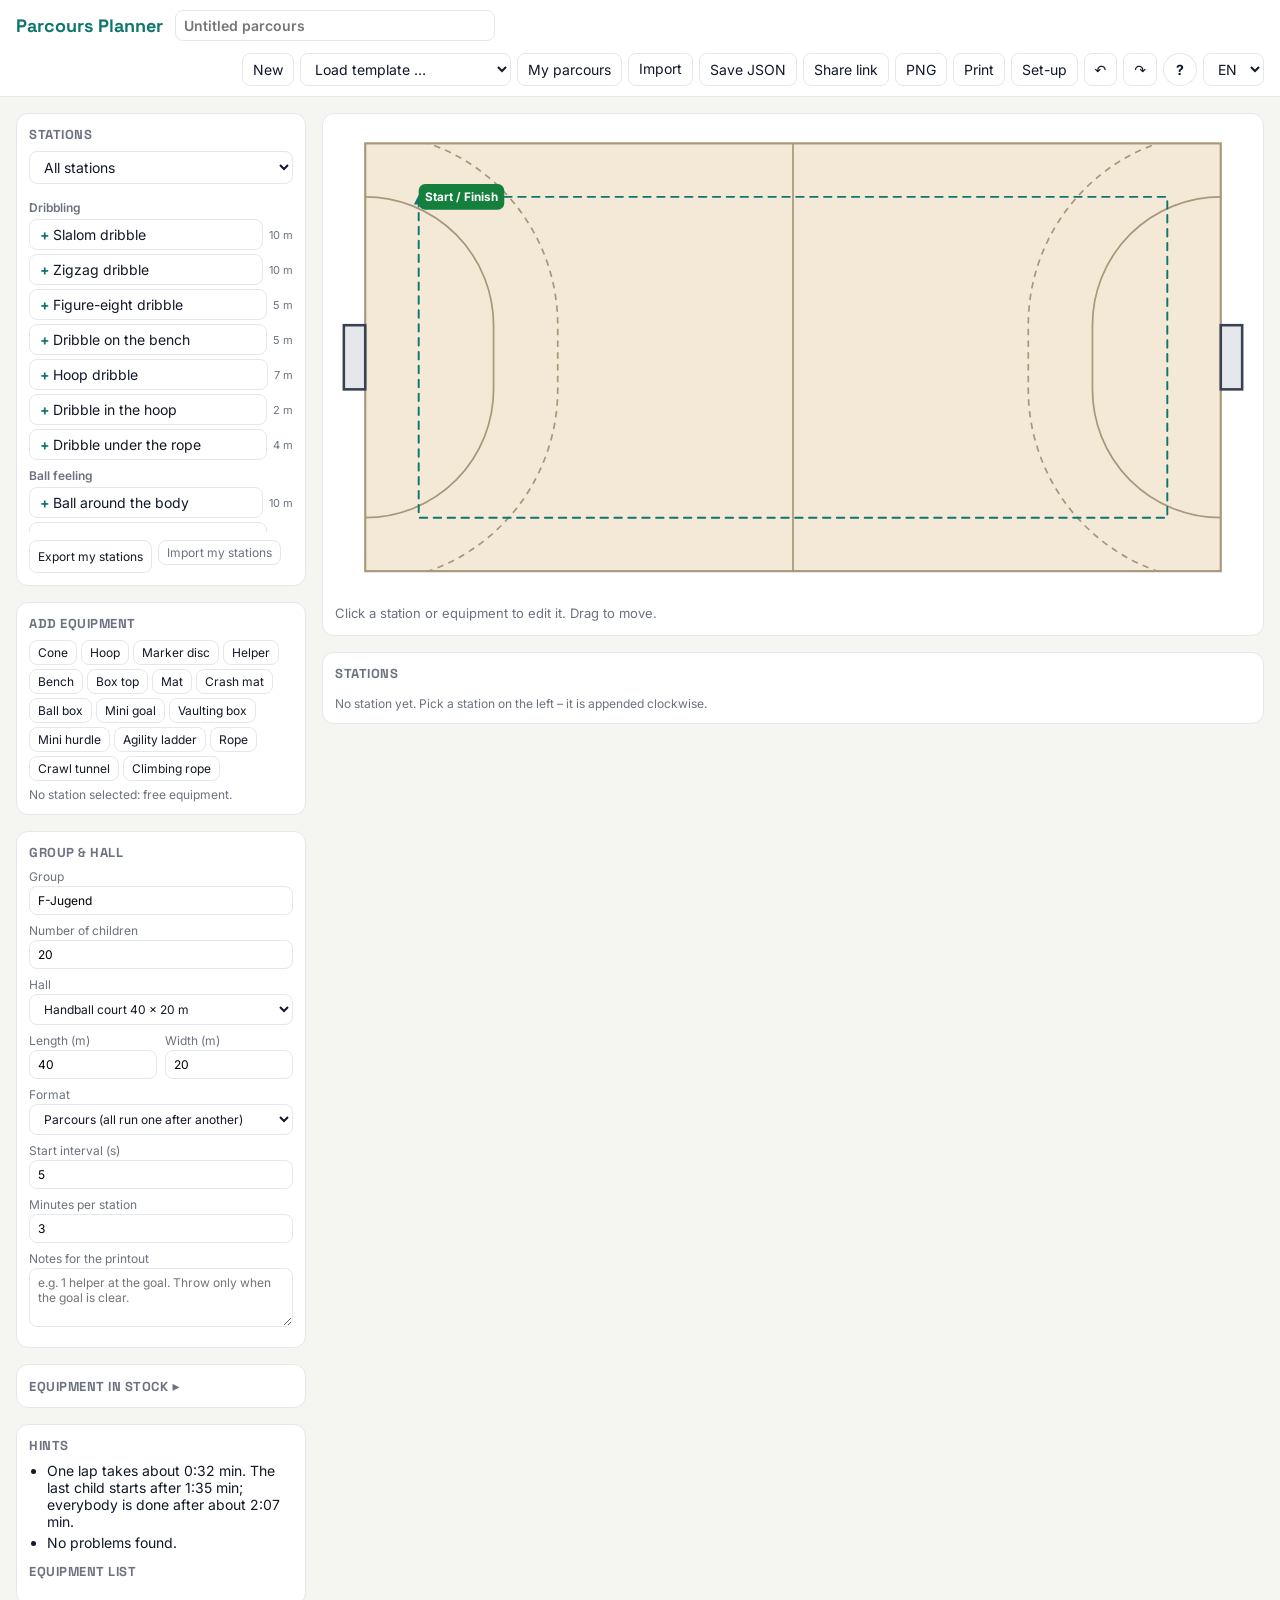
==== index.html @ 83d6f08b "Editor v2: hall sizes, sharing, checks, circuit mode and more Planning - hall size: handball court, " ====
<!doctype html>
<html lang="de">
<head>
<meta charset="utf-8">
<meta name="viewport" content="width=device-width, initial-scale=1">
<title>Parcours-Planer</title>
<link rel="preconnect" href="https://fonts.googleapis.com">
<link rel="preconnect" href="https://fonts.gstatic.com" crossorigin>
<link rel="stylesheet" href="https://fonts.googleapis.com/css2?family=Inter:wght@400;600;700&family=Space+Grotesk:wght@600;700&display=swap">
<link rel="stylesheet" href="style.css">
<link rel="icon" href="data:,">
</head>
<body>
<header class="bar">
  <h1 data-i18n="app.title">Parcours-Planer</h1>
  <input id="title" class="title-input" data-i18n-ph="untitled" aria-label="Titel">
  <nav class="tools">
    <button id="btn-new" data-i18n="tb.new"></button>
    <select id="tpl" aria-label="Vorlage"></select>
    <button id="btn-saved" data-i18n="tb.saved"></button>
    <label class="btn"><span data-i18n="tb.import"></span><input id="file" type="file" accept=".json,application/json" hidden></label>
    <button id="btn-export" data-i18n="tb.export"></button>
    <button id="btn-share" data-i18n="tb.share"></button>
    <button id="btn-png" data-i18n="tb.png"></button>
    <button id="btn-print" data-i18n="tb.print"></button>
    <button id="btn-setup" data-i18n="tb.setup"></button>
    <button id="btn-timer" data-i18n="tb.timer" hidden></button>
    <button id="btn-undo" data-i18n-title="tb.undo">↶</button>
    <button id="btn-redo" data-i18n-title="tb.redo">↷</button>
    <button id="btn-help" class="help-btn" data-i18n-title="tb.help">?</button>
    <select id="lang" aria-label="Sprache / Language"><option value="de">DE</option><option value="en">EN</option></select>
  </nav>
</header>

<main class="layout">
  <aside class="side">
    <section class="card">
      <h2 data-i18n="side.catalog"></h2>
      <select id="filter" aria-label="Filter"></select>
      <div id="catalog"></div>
      <div class="row-btns">
        <button id="btn-custom-export" data-i18n="custom.export"></button>
        <label class="btn"><span data-i18n="custom.import"></span><input id="custom-file" type="file" accept=".json,application/json" hidden></label>
      </div>
    </section>
    <section class="card">
      <h2 data-i18n="side.palette"></h2>
      <div id="palette" class="palette"></div>
      <p id="palette-hint" class="muted"></p>
    </section>
    <section class="card">
      <h2 data-i18n="side.settings"></h2>
      <label><span data-i18n="f.group"></span><input id="group"></label>
      <label><span data-i18n="f.children"></span><input id="children" type="number" min="1" max="99"></label>
      <label><span data-i18n="f.hall"></span><select id="hall"></select></label>
      <div id="hall-custom" class="two" hidden>
        <label><span data-i18n="f.hallW"></span><input id="hall-w" type="number" min="12" max="60" step="0.5"></label>
        <label><span data-i18n="f.hallH"></span><input id="hall-h" type="number" min="10" max="40" step="0.5"></label>
      </div>
      <label><span data-i18n="f.mode"></span><select id="mode"></select></label>
      <label id="row-interval"><span data-i18n="f.interval"></span><input id="interval" type="number" min="1" max="60"></label>
      <label id="row-rotation" hidden><span data-i18n="f.rotation"></span><input id="rotation" type="number" min="1" max="20"></label>
      <label><span data-i18n="f.notes"></span><textarea id="notes" rows="3" data-i18n-ph="f.notesPh"></textarea></label>
    </section>
    <details class="card">
      <summary><h2 data-i18n="side.stock"></h2></summary>
      <p class="muted" data-i18n="stock.hint"></p>
      <div id="stock" class="stock"></div>
    </details>
    <section class="card">
      <h2 data-i18n="side.hints"></h2>
      <ul id="hints" class="hints"></ul>
      <h2 data-i18n="side.material"></h2>
      <ul id="material" class="material"></ul>
    </section>
  </aside>

  <div class="center">
    <div class="card court-card">
      <svg id="court" viewBox="-1.6 -1 43.2 22" role="img" aria-label="Spielfeld" font-family="Inter, system-ui, sans-serif"></svg>
      <div id="selbar" class="selbar"></div>
    </div>
    <section class="card">
      <h2 data-i18n="st.heading"></h2>
      <ol id="stations" class="stations"></ol>
    </section>
  </div>
</main>

<dialog id="help" class="help" aria-labelledby="help-title">
  <form method="dialog"><button class="help-close" data-i18n-title="help.close">✕</button></form>
  <h2 id="help-title" data-i18n="help.title"></h2>
  <dl>
    <dt data-i18n="help.build.h"></dt><dd data-i18n="help.build"></dd>
    <dt data-i18n="help.edit.h"></dt><dd data-i18n="help.edit"></dd>
    <dt data-i18n="help.material.h"></dt><dd data-i18n="help.material"></dd>
    <dt data-i18n="help.places.h"></dt><dd data-i18n="help.places"></dd>
    <dt data-i18n="help.checks.h"></dt><dd data-i18n="help.checks"></dd>
    <dt data-i18n="help.texts.h"></dt><dd data-i18n="help.texts"></dd>
    <dt data-i18n="help.circuit.h"></dt><dd data-i18n="help.circuit"></dd>
    <dt data-i18n="help.share.h"></dt><dd data-i18n="help.share"></dd>
  </dl>
  <h3 data-i18n="help.keys"></h3>
  <table>
    <tbody>
      <tr><td><kbd data-i18n="help.key.del"></kbd></td><td data-i18n="help.key.del.d"></td></tr>
      <tr><td><kbd data-i18n="help.key.r"></kbd></td><td data-i18n="help.key.r.d"></td></tr>
      <tr><td><kbd data-i18n="help.key.ctrl"></kbd></td><td data-i18n="help.key.ctrl.d"></td></tr>
      <tr><td><kbd data-i18n="help.key.arrows"></kbd></td><td data-i18n="help.key.arrows.d"></td></tr>
      <tr><td><kbd data-i18n="help.key.alt"></kbd></td><td data-i18n="help.key.alt.d"></td></tr>
      <tr><td><kbd data-i18n="help.key.dup"></kbd></td><td data-i18n="help.key.dup.d"></td></tr>
      <tr><td><kbd data-i18n="help.key.undo"></kbd></td><td data-i18n="help.key.undo.d"></td></tr>
      <tr><td><kbd data-i18n="help.key.esc"></kbd></td><td data-i18n="help.key.esc.d"></td></tr>
      <tr><td><kbd data-i18n="help.key.help"></kbd></td><td data-i18n="help.key.help.d"></td></tr>
    </tbody>
  </table>
</dialog>

<dialog id="saved" class="help" aria-labelledby="saved-title">
  <form method="dialog"><button class="help-close" data-i18n-title="help.close">✕</button></form>
  <h2 id="saved-title" data-i18n="saved.title"></h2>
  <button id="btn-save-current" class="primary" data-i18n="saved.save"></button>
  <ul id="saved-list" class="saved-list"></ul>
</dialog>

<dialog id="setup" class="help" aria-labelledby="setup-title">
  <form method="dialog"><button class="help-close" data-i18n-title="help.close">✕</button></form>
  <h2 id="setup-title" data-i18n="setup.title"></h2>
  <p class="muted" data-i18n="setup.hint"></p>
  <ul id="setup-list" class="setup-list"></ul>
</dialog>

<dialog id="timer" class="help timer" aria-labelledby="timer-title">
  <form method="dialog"><button class="help-close" data-i18n-title="help.close">✕</button></form>
  <h2 id="timer-title" data-i18n="timer.title"></h2>
  <p id="timer-round" class="timer-round"></p>
  <p id="timer-clock" class="timer-clock">0:00</p>
  <p id="timer-next" class="muted"></p>
  <div class="row-btns">
    <button id="timer-start" class="primary" data-i18n="timer.start"></button>
    <button id="timer-skip" data-i18n="timer.skip"></button>
    <button id="timer-reset" data-i18n="timer.reset"></button>
  </div>
</dialog>

<div id="toast" class="toast" role="status" aria-live="polite"></div>
<div id="print-area"></div>
<script type="module" src="app.js"></script>
</body>
</html>
---- style.css ----
:root {
  --bg: #f5f5f2; --card: #fff; --ink: #111827; --muted: #6b7280; --line: #e5e7eb;
  --accent: #0f766e; --accent-soft: #d5ebe4; --warn: #c2410c; --warn-soft: #fff1e8;
  font-family: Inter, system-ui, sans-serif; color: var(--ink); background: var(--bg);
}
* { box-sizing: border-box; }
body { margin: 0; background: var(--bg); font-size: 14px; }
h1, h2 { font-family: 'Space Grotesk', Inter, sans-serif; margin: 0; }
h1 { font-size: 18px; color: var(--accent); white-space: nowrap; }
h2 { font-size: 13px; text-transform: uppercase; letter-spacing: .04em; color: var(--muted); margin-bottom: 8px; }
button, .btn, select, input, textarea { font: inherit; }
button, .btn, select {
  border: 1px solid var(--line); background: #fff; border-radius: 8px; padding: 6px 10px; cursor: pointer; color: var(--ink);
}
button:hover, .btn:hover { border-color: var(--accent); }
button:focus-visible, select:focus-visible, input:focus-visible, textarea:focus-visible, .btn:focus-within { outline: 2px solid var(--accent); outline-offset: 1px; }
input, textarea { border: 1px solid var(--line); border-radius: 8px; padding: 6px 8px; width: 100%; background: #fff; }
.muted { color: var(--muted); font-size: 12px; margin: 6px 0 0; }

.bar { display: flex; gap: 12px; align-items: center; padding: 10px 16px; background: #fff; border-bottom: 1px solid var(--line); flex-wrap: wrap; }
.title-input { max-width: 320px; font-weight: 600; }
.tools { display: flex; gap: 6px; flex-wrap: wrap; margin-left: auto; }

.layout { display: grid; grid-template-columns: 290px 1fr; gap: 16px; padding: 16px; align-items: start; }
.side, .center { display: grid; gap: 16px; min-width: 0; }
.card { background: var(--card); border: 1px solid var(--line); border-radius: 12px; padding: 12px; }
.side label { display: grid; gap: 2px; margin-bottom: 8px; font-size: 12px; color: var(--muted); }

#filter { width: 100%; }
#catalog { max-height: 340px; overflow: auto; margin-top: 8px; }
.cat-group { font-size: 12px; font-weight: 600; color: var(--muted); margin: 8px 0 4px; }
.cat-item { display: flex; align-items: center; gap: 6px; width: 100%; text-align: left; margin-bottom: 4px; }
.cat-item .add { flex: 1; text-align: left; }
.cat-item .add::before { content: '+ '; color: var(--accent); font-weight: 700; }
.cat-item .meta { color: var(--muted); font-size: 11px; }

.palette { display: flex; flex-wrap: wrap; gap: 4px; }
.palette button { font-size: 12px; padding: 4px 8px; }

.hints, .material { margin: 0 0 12px; padding-left: 18px; }
.hints li { margin-bottom: 4px; }
.hints li.warn { color: var(--warn); }

.court-card { padding: 8px; }
#court { width: 100%; height: auto; display: block; touch-action: none; user-select: none; }
.selbar { display: flex; gap: 8px; align-items: center; flex-wrap: wrap; min-height: 34px; padding: 6px 4px 0; font-size: 13px; color: var(--muted); }

.stations { list-style: none; margin: 0; padding: 0; display: grid; gap: 8px; }
.st { display: grid; grid-template-columns: 32px 1fr; gap: 10px; padding: 10px; border: 1px solid var(--line); border-radius: 10px; }
.st.sel { border-color: var(--accent); background: #f6fbfa; }
.st.bad { border-color: var(--warn); background: var(--warn-soft); }
.badge { width: 28px; height: 28px; border-radius: 50%; background: var(--ink); color: #fff; display: grid; place-items: center; font-weight: 700; }
.st.sel .badge { background: var(--accent); }
.st-head { display: flex; gap: 6px; align-items: center; }
.st-head input { font-weight: 600; }
.st-head button { padding: 4px 8px; }
.st textarea { margin-top: 6px; min-height: 44px; resize: vertical; }
.st-meta { display: flex; gap: 16px; align-items: center; flex-wrap: wrap; margin-top: 6px; font-size: 12px; color: var(--muted); }
.st-meta label { display: flex; gap: 6px; align-items: center; }
.st-meta input[type=range] { width: 140px; padding: 0; }
.st-meta input[type=number] { width: 60px; }
.flag { font-size: 11px; border-radius: 99px; padding: 2px 8px; background: var(--accent-soft); color: var(--accent); white-space: nowrap; }
.flag.warn { background: var(--warn); color: #fff; }

#print-area { display: none; }

.help-btn { font-weight: 700; width: 34px; border-radius: 50%; padding: 6px 0; }
.help { max-width: 640px; width: calc(100% - 32px); border: 1px solid var(--line); border-radius: 14px; padding: 20px 24px; color: var(--ink); background: var(--card); }
.help::backdrop { background: rgba(17, 24, 39, 0.45); }
.help h2 { font-size: 20px; text-transform: none; letter-spacing: 0; color: var(--accent); margin: 0 32px 12px 0; }
.help h3 { font-family: 'Space Grotesk', Inter, sans-serif; font-size: 15px; margin: 16px 0 6px; }
.help dl { margin: 0; display: grid; grid-template-columns: max-content 1fr; gap: 6px 14px; }
.help dt { font-weight: 700; }
.help dd { margin: 0; line-height: 1.45; }
.help table { border-collapse: collapse; width: 100%; }
.help td { padding: 5px 8px 5px 0; border-top: 1px solid var(--line); vertical-align: top; }
.help td:first-child { white-space: nowrap; width: 1%; }
.help kbd { font: 600 12px Inter, system-ui, sans-serif; background: var(--bg); border: 1px solid var(--line); border-bottom-width: 2px; border-radius: 6px; padding: 2px 6px; }
.help form { position: absolute; top: 14px; right: 14px; margin: 0; }
.help-close { border: 0; font-size: 16px; padding: 4px 8px; }
@media (max-width: 560px) { .help dl { grid-template-columns: 1fr; } .help dd { margin-bottom: 6px; } }
@media (max-width: 900px) { .layout { grid-template-columns: 1fr; } .center { order: -1; } }
@page { size: A4 portrait; margin: 0; }
@media print {
  body { background: #fff; }
  .bar, .layout { display: none; }
  #print-area { display: block; }
  #print-area svg { width: 210mm; height: 297mm; display: block; }
}

/* --- v2 additions */
.row-btns { display: flex; gap: 6px; flex-wrap: wrap; margin-top: 8px; }
.row-btns button, .row-btns .btn { font-size: 12px; padding: 4px 8px; }
button.primary { background: var(--accent); border-color: var(--accent); color: #fff; }
.two { display: grid; grid-template-columns: 1fr 1fr; gap: 8px; }
.side textarea { resize: vertical; }
details.card > summary { cursor: pointer; list-style: none; }
details.card > summary::-webkit-details-marker { display: none; }
details.card > summary h2 { display: inline; }
details.card > summary::after { content: ' ▸'; color: var(--muted); }
details.card[open] > summary::after { content: ' ▾'; }
.stock { display: grid; grid-template-columns: 1fr 1fr; gap: 4px 10px; margin-top: 8px; }
.stock label { display: flex; align-items: center; justify-content: space-between; gap: 6px; margin: 0; font-size: 12px; color: var(--ink); }
.stock input { width: 56px; padding: 3px 6px; }
.material li.warn { color: var(--warn); font-weight: 600; }
.selbar .size { display: inline-flex; gap: 4px; align-items: center; color: var(--ink); }
.selbar .size input { width: 62px; padding: 3px 6px; }
.badge[draggable="true"] { cursor: grab; }
.st.drop { outline: 2px dashed var(--accent); outline-offset: 2px; }
.toast { position: fixed; left: 50%; bottom: 24px; transform: translate(-50%, 20px); background: var(--ink); color: #fff;
  padding: 10px 16px; border-radius: 10px; opacity: 0; pointer-events: none; transition: opacity .2s, transform .2s; z-index: 10; max-width: calc(100% - 32px); }
.toast.show { opacity: 1; transform: translate(-50%, 0); }
.saved-list, .setup-list { list-style: none; padding: 0; margin: 12px 0 0; display: grid; gap: 8px; }
.saved-list li { display: flex; gap: 8px; align-items: center; border: 1px solid var(--line); border-radius: 10px; padding: 8px 10px; }
.saved-list li > div { flex: 1; display: grid; }
.setup-list label { display: flex; gap: 10px; align-items: flex-start; border: 1px solid var(--line); border-radius: 10px; padding: 10px; cursor: pointer; }
.setup-list input { width: 22px; height: 22px; margin: 2px 0 0; flex: none; }
.setup-list label > span:last-child { display: grid; gap: 2px; }
.setup-list input:checked ~ span { opacity: .45; text-decoration: line-through; }
.timer { text-align: center; }
.timer-round { font-weight: 600; margin: 8px 0 0; }
.timer-clock { font: 700 72px/1.1 'Space Grotesk', Inter, sans-serif; margin: 8px 0; color: var(--accent); font-variant-numeric: tabular-nums; }
.timer .row-btns { justify-content: center; }
.timer .row-btns button { font-size: 15px; padding: 8px 16px; }
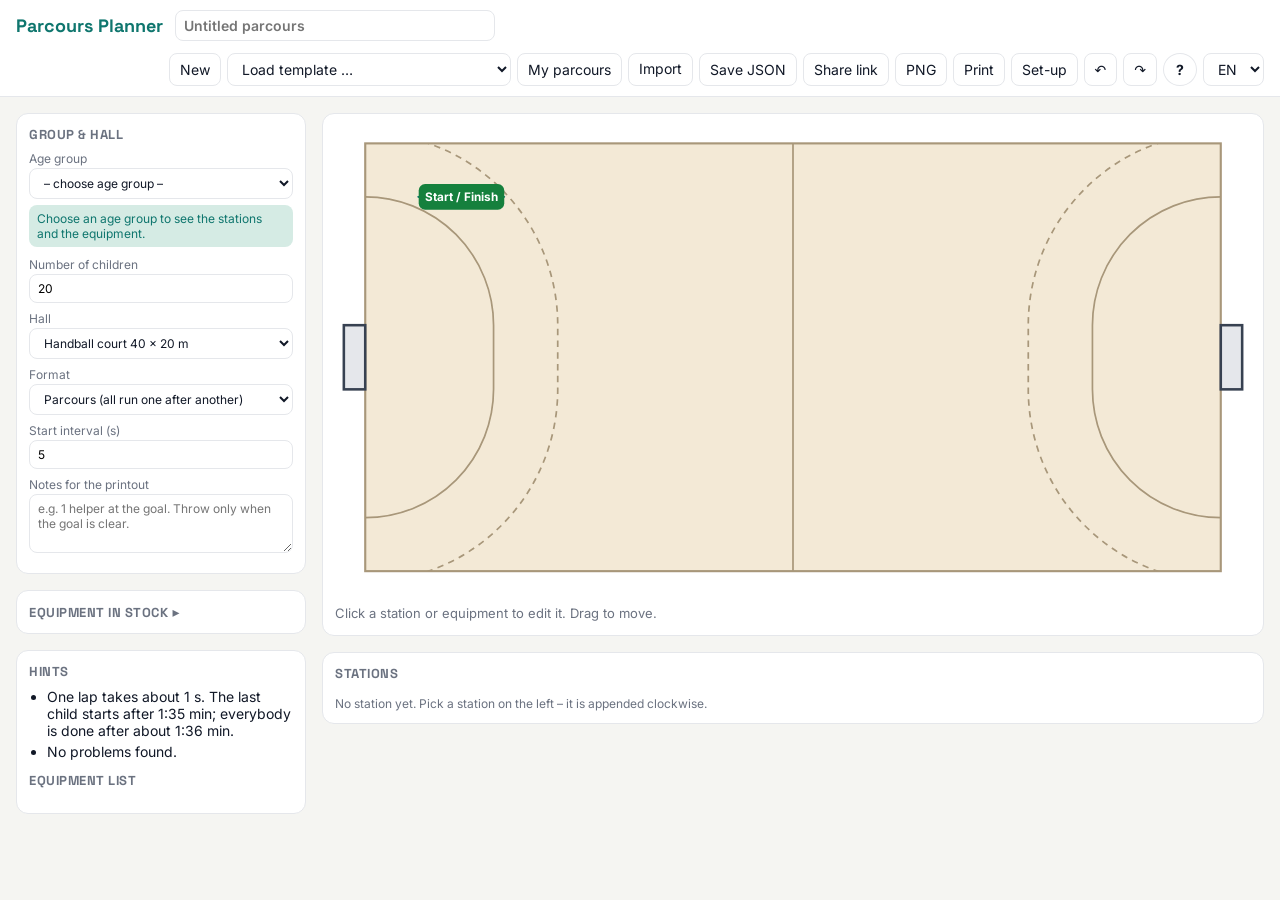
==== commit 6857611b: "Age groups from Super-Minis to A-Jugend: dropdown, 16 new stations, age-filtered catalog and templat" ====
--- a/index.html
+++ b/index.html
@@ -34,7 +34,7 @@
 
 <main class="layout">
   <aside class="side">
-    <section class="card">
+    <section class="card" id="card-catalog">
       <h2 data-i18n="side.catalog"></h2>
       <select id="filter" aria-label="Filter"></select>
       <div id="catalog"></div>
@@ -43,14 +43,15 @@
         <label class="btn"><span data-i18n="custom.import"></span><input id="custom-file" type="file" accept=".json,application/json" hidden></label>
       </div>
     </section>
-    <section class="card">
+    <section class="card" id="card-palette">
       <h2 data-i18n="side.palette"></h2>
       <div id="palette" class="palette"></div>
       <p id="palette-hint" class="muted"></p>
     </section>
     <section class="card">
       <h2 data-i18n="side.settings"></h2>
-      <label><span data-i18n="f.group"></span><input id="group"></label>
+      <label><span data-i18n="f.group"></span><select id="group"></select></label>
+      <p id="group-hint" class="hint-pick" data-i18n="f.groupHint"></p>
       <label><span data-i18n="f.children"></span><input id="children" type="number" min="1" max="99"></label>
       <label><span data-i18n="f.hall"></span><select id="hall"></select></label>
       <div id="hall-custom" class="two" hidden>
--- a/style.css
+++ b/style.css
@@ -1,3 +1,4 @@
+[hidden] { display: none !important; } /* author display rules (e.g. .side label) must not override the hidden attribute */
 :root {
   --bg: #f5f5f2; --card: #fff; --ink: #111827; --muted: #6b7280; --line: #e5e7eb;
   --accent: #0f766e; --accent-soft: #d5ebe4; --warn: #c2410c; --warn-soft: #fff1e8;
@@ -16,6 +17,7 @@
 button:focus-visible, select:focus-visible, input:focus-visible, textarea:focus-visible, .btn:focus-within { outline: 2px solid var(--accent); outline-offset: 1px; }
 input, textarea { border: 1px solid var(--line); border-radius: 8px; padding: 6px 8px; width: 100%; background: #fff; }
 .muted { color: var(--muted); font-size: 12px; margin: 6px 0 0; }
+.hint-pick { margin: -2px 0 10px; padding: 6px 8px; border-radius: 8px; background: var(--accent-soft); color: var(--accent); font-size: 12px; }
 
 .bar { display: flex; gap: 12px; align-items: center; padding: 10px 16px; background: #fff; border-bottom: 1px solid var(--line); flex-wrap: wrap; }
 .title-input { max-width: 320px; font-weight: 600; }
@@ -122,3 +124,10 @@
 .timer-clock { font: 700 72px/1.1 'Space Grotesk', Inter, sans-serif; margin: 8px 0; color: var(--accent); font-variant-numeric: tabular-nums; }
 .timer .row-btns { justify-content: center; }
 .timer .row-btns button { font-size: 15px; padding: 8px 16px; }
+
+.task-row { display: flex; gap: 8px; align-items: stretch; margin-top: 6px; }
+.task-row textarea { margin-top: 0; flex: 1; }
+.levels { display: flex; flex-direction: column; gap: 3px; }
+.levels button { font-size: 11px; padding: 2px 8px; border-radius: 6px; }
+.levels button[aria-pressed="true"] { background: var(--accent); border-color: var(--accent); color: #fff; }
+@media (max-width: 560px) { .task-row { flex-direction: column; } .levels { flex-direction: row; } }
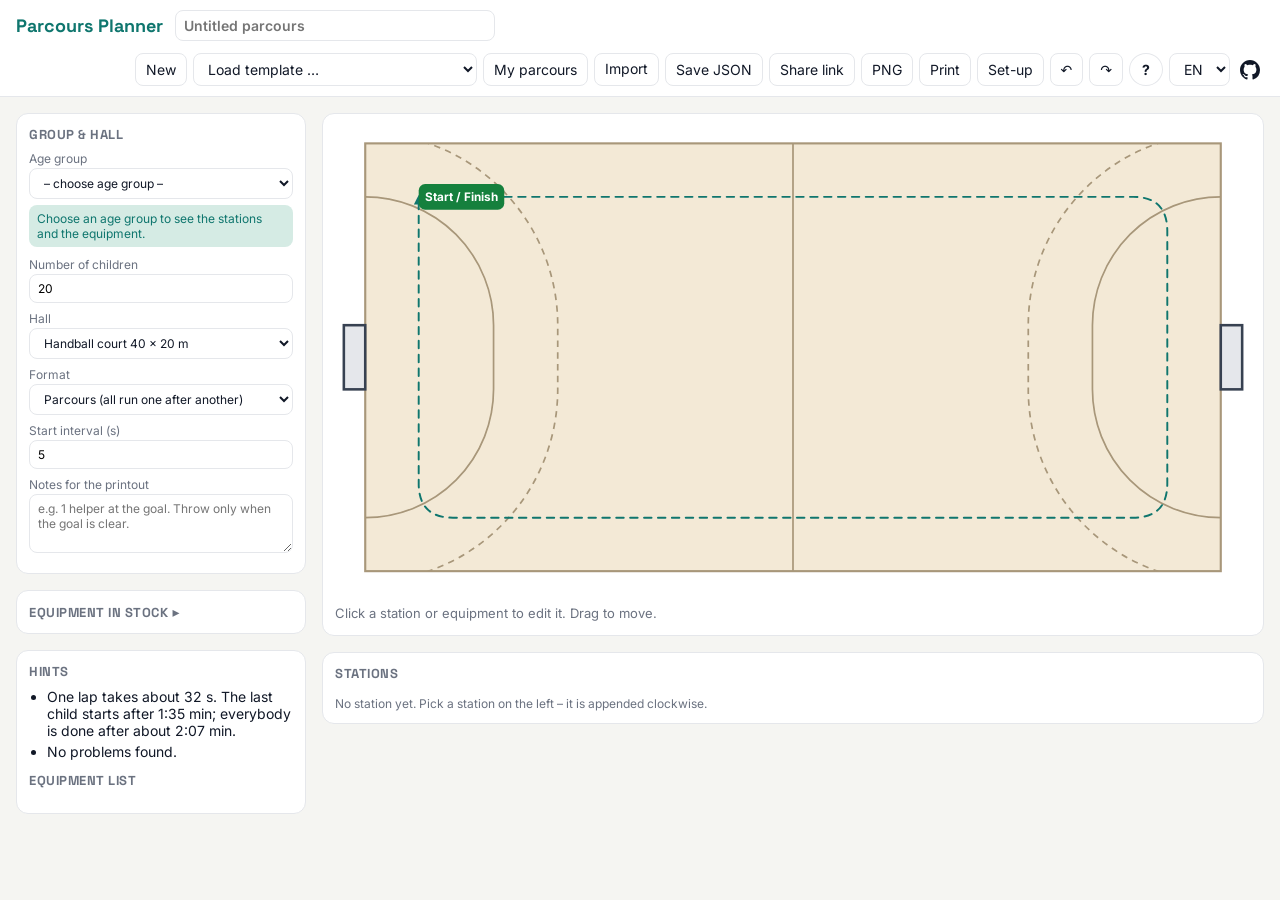
==== commit e61da4fe: "GitHub link in the top right corner Co-Authored-By: Claude Opus 5.5 <noreply@anthropic.com>" ====
--- a/index.html
+++ b/index.html
@@ -29,12 +29,20 @@
     <button id="btn-redo" data-i18n-title="tb.redo">↷</button>
     <button id="btn-help" class="help-btn" data-i18n-title="tb.help">?</button>
     <select id="lang" aria-label="Sprache / Language"><option value="de">DE</option><option value="en">EN</option></select>
+    <a class="gh" href="https://github.com/seeb83ai/parcours_planner" target="_blank" rel="noopener" title="GitHub" aria-label="GitHub"><svg viewBox="0 0 16 16" width="20" height="20" fill="currentColor" aria-hidden="true"><path d="M8 0C3.58 0 0 3.58 0 8c0 3.54 2.29 6.53 5.47 7.59.4.07.55-.17.55-.38 0-.19-.01-.82-.01-1.49-2.01.37-2.53-.49-2.69-.94-.09-.23-.48-.94-.82-1.13-.28-.15-.68-.52-.01-.53.63-.01 1.08.58 1.23.82.72 1.21 1.87.87 2.33.66.07-.52.28-.87.51-1.07-1.78-.2-3.64-.89-3.64-3.95 0-.87.31-1.59.82-2.15-.08-.2-.36-1.02.08-2.12 0 0 .67-.21 2.2.82.64-.18 1.32-.27 2-.27.68 0 1.36.09 2 .27 1.53-1.04 2.2-.82 2.2-.82.44 1.1.16 1.92.08 2.12.51.56.82 1.27.82 2.15 0 3.07-1.87 3.75-3.65 3.95.29.25.54.73.54 1.48 0 1.07-.01 1.93-.01 2.2 0 .21.15.46.55.38A8.013 8.013 0 0016 8c0-4.42-3.58-8-8-8z"/></svg></a>
   </nav>
 </header>
 
-<main class="layout">
+<main class="layout" id="layout" data-tab="add">
+  <!-- phone / small screen: tabs below the court switch between the card groups (data-pane) -->
+  <nav class="tabs" role="tablist" data-i18n-title="tab.label">
+    <button role="tab" data-tab="add" data-i18n="tab.add"></button>
+    <button role="tab" data-tab="list" data-i18n="tab.list"></button>
+    <button role="tab" data-tab="setup" data-i18n="tab.setup"></button>
+  </nav>
   <aside class="side">
-    <section class="card" id="card-catalog">
+    <p id="add-hint" class="card tab-only" data-pane="add"><span data-i18n="f.groupHint"></span> <button data-tab="setup" data-i18n="tab.setup"></button></p>
+    <section class="card" id="card-catalog" data-pane="add">
       <h2 data-i18n="side.catalog"></h2>
       <select id="filter" aria-label="Filter"></select>
       <div id="catalog"></div>
@@ -43,12 +51,12 @@
         <label class="btn"><span data-i18n="custom.import"></span><input id="custom-file" type="file" accept=".json,application/json" hidden></label>
       </div>
     </section>
-    <section class="card" id="card-palette">
+    <section class="card" id="card-palette" data-pane="add">
       <h2 data-i18n="side.palette"></h2>
       <div id="palette" class="palette"></div>
       <p id="palette-hint" class="muted"></p>
     </section>
-    <section class="card">
+    <section class="card" data-pane="setup">
       <h2 data-i18n="side.settings"></h2>
       <label><span data-i18n="f.group"></span><select id="group"></select></label>
       <p id="group-hint" class="hint-pick" data-i18n="f.groupHint"></p>
@@ -63,12 +71,12 @@
       <label id="row-rotation" hidden><span data-i18n="f.rotation"></span><input id="rotation" type="number" min="1" max="20"></label>
       <label><span data-i18n="f.notes"></span><textarea id="notes" rows="3" data-i18n-ph="f.notesPh"></textarea></label>
     </section>
-    <details class="card">
+    <details class="card" data-pane="setup">
       <summary><h2 data-i18n="side.stock"></h2></summary>
       <p class="muted" data-i18n="stock.hint"></p>
       <div id="stock" class="stock"></div>
     </details>
-    <section class="card">
+    <section class="card" data-pane="setup">
       <h2 data-i18n="side.hints"></h2>
       <ul id="hints" class="hints"></ul>
       <h2 data-i18n="side.material"></h2>
@@ -81,7 +89,7 @@
       <svg id="court" viewBox="-1.6 -1 43.2 22" role="img" aria-label="Spielfeld" font-family="Inter, system-ui, sans-serif"></svg>
       <div id="selbar" class="selbar"></div>
     </div>
-    <section class="card">
+    <section class="card" data-pane="list">
       <h2 data-i18n="st.heading"></h2>
       <ol id="stations" class="stations"></ol>
     </section>
--- a/style.css
+++ b/style.css
@@ -66,6 +66,8 @@
 
 #print-area { display: none; }
 
+.gh { display: grid; place-items: center; color: var(--ink); padding: 0 4px; }
+.gh:hover { color: var(--accent); }
 .help-btn { font-weight: 700; width: 34px; border-radius: 50%; padding: 6px 0; }
 .help { max-width: 640px; width: calc(100% - 32px); border: 1px solid var(--line); border-radius: 14px; padding: 20px 24px; color: var(--ink); background: var(--card); }
 .help::backdrop { background: rgba(17, 24, 39, 0.45); }
@@ -81,7 +83,19 @@
 .help form { position: absolute; top: 14px; right: 14px; margin: 0; }
 .help-close { border: 0; font-size: 16px; padding: 4px 8px; }
 @media (max-width: 560px) { .help dl { grid-template-columns: 1fr; } .help dd { margin-bottom: 6px; } }
-@media (max-width: 900px) { .layout { grid-template-columns: 1fr; } .center { order: -1; } }
+/* small screens: one column, court on top, tabs below it show one group of cards */
+.tabs, .tab-only { display: none; }
+@media (max-width: 900px) {
+  .layout { grid-template-columns: 1fr; padding: 8px; gap: 12px; }
+  .side, .center { display: contents; }
+  .court-card { order: -2; }
+  .tabs { display: flex; order: -1; gap: 4px; position: sticky; top: 0; z-index: 5; padding: 4px; background: var(--card); border: 1px solid var(--line); border-radius: 12px; }
+  .tabs button { flex: 1; border: 0; padding: 8px 4px; font-weight: 600; color: var(--muted); }
+  .tabs button[aria-selected="true"] { background: var(--accent-soft); color: var(--accent); }
+  .tab-only { display: block; }
+  .layout:not([data-tab="add"]) [data-pane="add"], .layout:not([data-tab="list"]) [data-pane="list"],
+  .layout:not([data-tab="setup"]) [data-pane="setup"] { display: none; }
+}
 @page { size: A4 portrait; margin: 0; }
 @media print {
   body { background: #fff; }
@@ -131,3 +145,4 @@
 .levels button { font-size: 11px; padding: 2px 8px; border-radius: 6px; }
 .levels button[aria-pressed="true"] { background: var(--accent); border-color: var(--accent); color: #fff; }
 @media (max-width: 560px) { .task-row { flex-direction: column; } .levels { flex-direction: row; } }
+#court.dragging, #court.dragging * { cursor: grabbing !important; }
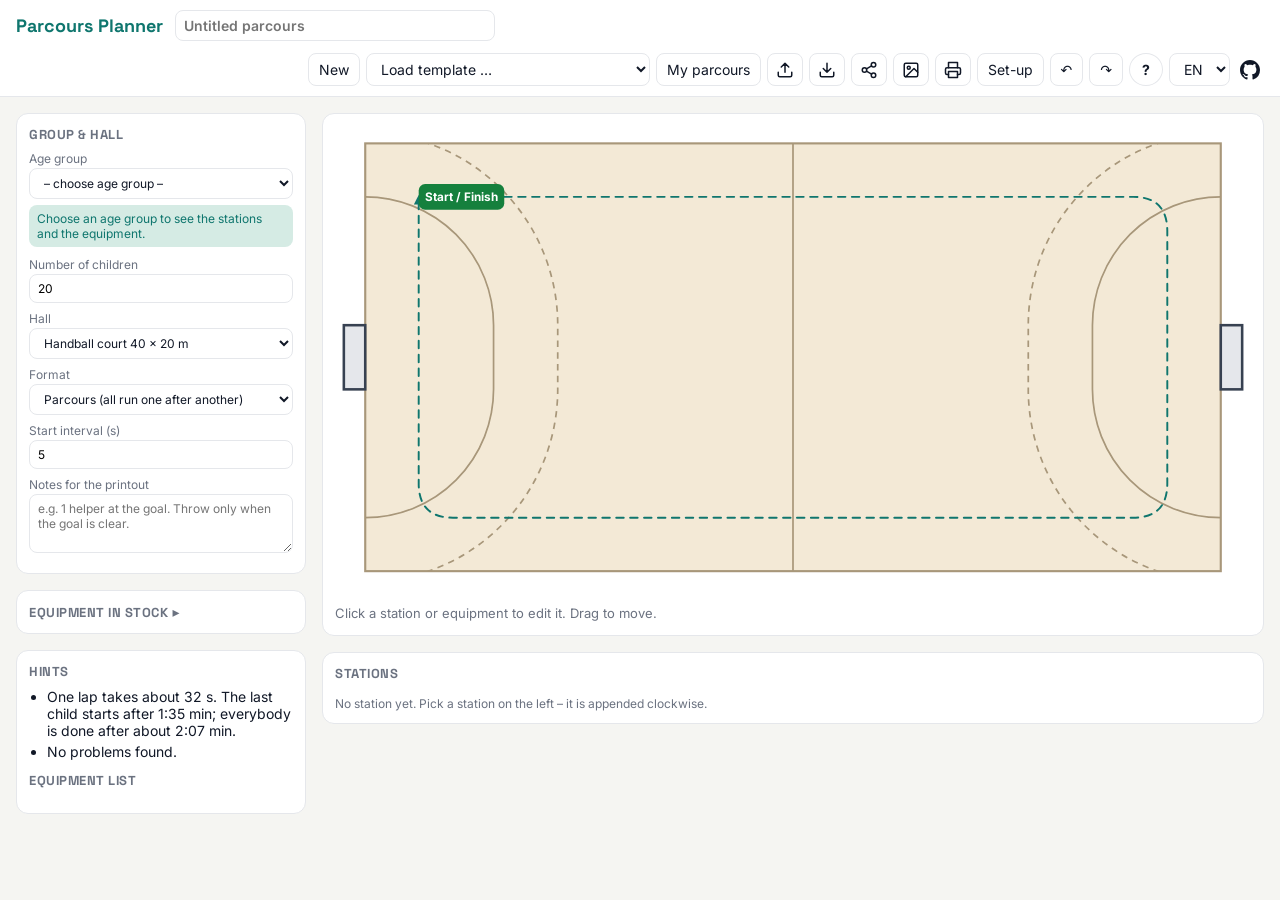
==== commit 60dc420e: "Icons for import, export, share link, PNG and print (names as tooltips) Co-Authored-By: Claude Opus " ====
--- a/index.html
+++ b/index.html
@@ -18,11 +18,11 @@
     <button id="btn-new" data-i18n="tb.new"></button>
     <select id="tpl" aria-label="Vorlage"></select>
     <button id="btn-saved" data-i18n="tb.saved"></button>
-    <label class="btn"><span data-i18n="tb.import"></span><input id="file" type="file" accept=".json,application/json" hidden></label>
-    <button id="btn-export" data-i18n="tb.export"></button>
-    <button id="btn-share" data-i18n="tb.share"></button>
-    <button id="btn-png" data-i18n="tb.png"></button>
-    <button id="btn-print" data-i18n="tb.print"></button>
+    <label class="btn icon" tabindex="0" data-i18n-title="tb.import"><svg viewBox="0 0 24 24" width="18" height="18" fill="none" stroke="currentColor" stroke-width="2" stroke-linecap="round" stroke-linejoin="round" aria-hidden="true"><path d="M21 15v4a2 2 0 0 1-2 2H5a2 2 0 0 1-2-2v-4"/><path d="M17 8l-5-5-5 5M12 3v12"/></svg><input id="file" type="file" accept=".json,application/json" hidden></label>
+    <button id="btn-export" class="icon" data-i18n-title="tb.export"><svg viewBox="0 0 24 24" width="18" height="18" fill="none" stroke="currentColor" stroke-width="2" stroke-linecap="round" stroke-linejoin="round" aria-hidden="true"><path d="M21 15v4a2 2 0 0 1-2 2H5a2 2 0 0 1-2-2v-4"/><path d="M7 10l5 5 5-5M12 15V3"/></svg></button>
+    <button id="btn-share" class="icon" data-i18n-title="tb.share"><svg viewBox="0 0 24 24" width="18" height="18" fill="none" stroke="currentColor" stroke-width="2" stroke-linecap="round" stroke-linejoin="round" aria-hidden="true"><circle cx="18" cy="5" r="3"/><circle cx="6" cy="12" r="3"/><circle cx="18" cy="19" r="3"/><path d="M8.6 13.5l6.8 4M15.4 6.5l-6.8 4"/></svg></button>
+    <button id="btn-png" class="icon" data-i18n-title="tb.png"><svg viewBox="0 0 24 24" width="18" height="18" fill="none" stroke="currentColor" stroke-width="2" stroke-linecap="round" stroke-linejoin="round" aria-hidden="true"><rect x="3" y="3" width="18" height="18" rx="2"/><circle cx="9" cy="9" r="2"/><path d="M21 15l-5-5L5 21"/></svg></button>
+    <button id="btn-print" class="icon" data-i18n-title="tb.print"><svg viewBox="0 0 24 24" width="18" height="18" fill="none" stroke="currentColor" stroke-width="2" stroke-linecap="round" stroke-linejoin="round" aria-hidden="true"><path d="M6 9V2h12v7"/><path d="M6 18H4a2 2 0 0 1-2-2v-5a2 2 0 0 1 2-2h16a2 2 0 0 1 2 2v5a2 2 0 0 1-2 2h-2"/><rect x="6" y="14" width="12" height="8"/></svg></button>
     <button id="btn-setup" data-i18n="tb.setup"></button>
     <button id="btn-timer" data-i18n="tb.timer" hidden></button>
     <button id="btn-undo" data-i18n-title="tb.undo">↶</button>
--- a/style.css
+++ b/style.css
@@ -68,6 +68,7 @@
 
 .gh { display: grid; place-items: center; color: var(--ink); padding: 0 4px; }
 .gh:hover { color: var(--accent); }
+button.icon, .btn.icon { display: inline-grid; place-items: center; padding: 6px 8px; }
 .help-btn { font-weight: 700; width: 34px; border-radius: 50%; padding: 6px 0; }
 .help { max-width: 640px; width: calc(100% - 32px); border: 1px solid var(--line); border-radius: 14px; padding: 20px 24px; color: var(--ink); background: var(--card); }
 .help::backdrop { background: rgba(17, 24, 39, 0.45); }
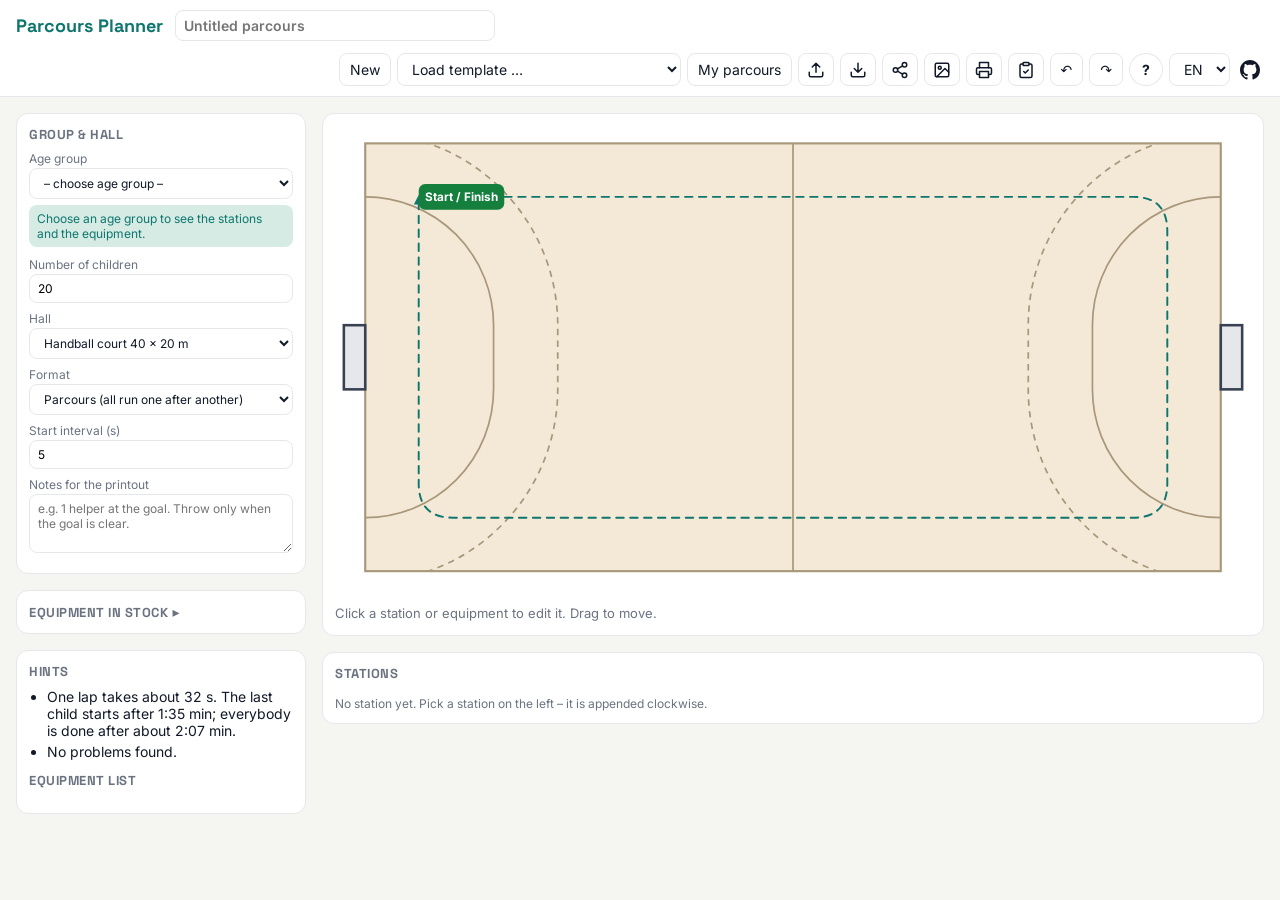
==== commit a09fe79e: "Clipboard icon for the set-up checklist Co-Authored-By: Claude Opus 5.5 <noreply@anthropic.com>" ====
--- a/index.html
+++ b/index.html
@@ -23,7 +23,7 @@
     <button id="btn-share" class="icon" data-i18n-title="tb.share"><svg viewBox="0 0 24 24" width="18" height="18" fill="none" stroke="currentColor" stroke-width="2" stroke-linecap="round" stroke-linejoin="round" aria-hidden="true"><circle cx="18" cy="5" r="3"/><circle cx="6" cy="12" r="3"/><circle cx="18" cy="19" r="3"/><path d="M8.6 13.5l6.8 4M15.4 6.5l-6.8 4"/></svg></button>
     <button id="btn-png" class="icon" data-i18n-title="tb.png"><svg viewBox="0 0 24 24" width="18" height="18" fill="none" stroke="currentColor" stroke-width="2" stroke-linecap="round" stroke-linejoin="round" aria-hidden="true"><rect x="3" y="3" width="18" height="18" rx="2"/><circle cx="9" cy="9" r="2"/><path d="M21 15l-5-5L5 21"/></svg></button>
     <button id="btn-print" class="icon" data-i18n-title="tb.print"><svg viewBox="0 0 24 24" width="18" height="18" fill="none" stroke="currentColor" stroke-width="2" stroke-linecap="round" stroke-linejoin="round" aria-hidden="true"><path d="M6 9V2h12v7"/><path d="M6 18H4a2 2 0 0 1-2-2v-5a2 2 0 0 1 2-2h16a2 2 0 0 1 2 2v5a2 2 0 0 1-2 2h-2"/><rect x="6" y="14" width="12" height="8"/></svg></button>
-    <button id="btn-setup" data-i18n="tb.setup"></button>
+    <button id="btn-setup" class="icon" data-i18n-title="tb.setup"><svg viewBox="0 0 24 24" width="18" height="18" fill="none" stroke="currentColor" stroke-width="2" stroke-linecap="round" stroke-linejoin="round" aria-hidden="true"><rect x="8" y="2" width="8" height="4" rx="1"/><path d="M16 4h2a2 2 0 0 1 2 2v14a2 2 0 0 1-2 2H6a2 2 0 0 1-2-2V6a2 2 0 0 1 2-2h2"/><path d="M9 14l2 2 4-4"/></svg></button>
     <button id="btn-timer" data-i18n="tb.timer" hidden></button>
     <button id="btn-undo" data-i18n-title="tb.undo">↶</button>
     <button id="btn-redo" data-i18n-title="tb.redo">↷</button>
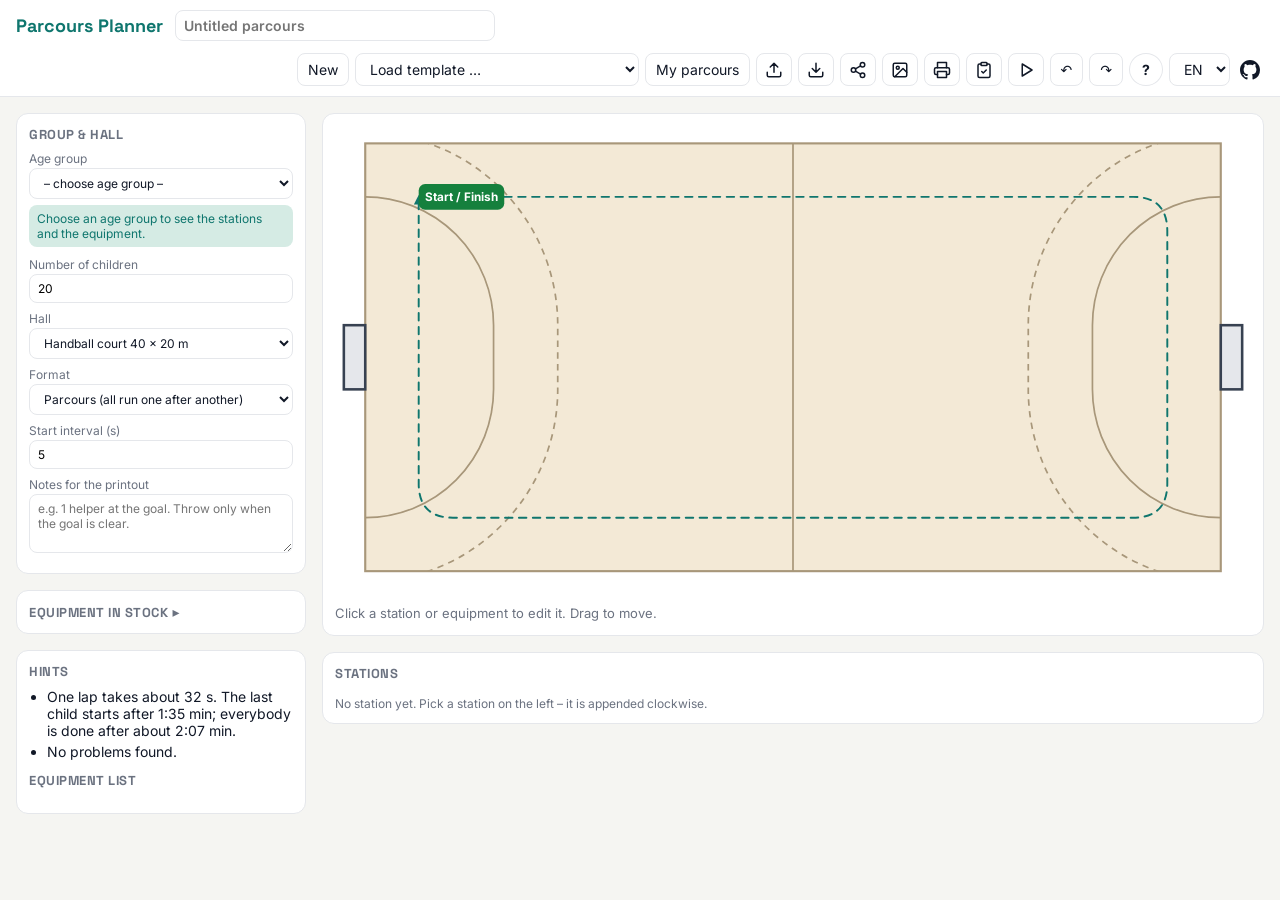
==== commit a4745fcf: "Simulation: children run through the parcours, queue, dribble, pass, throw, jump and crawl Co-Author" ====
--- a/index.html
+++ b/index.html
@@ -25,6 +25,8 @@
     <button id="btn-print" class="icon" data-i18n-title="tb.print"><svg viewBox="0 0 24 24" width="18" height="18" fill="none" stroke="currentColor" stroke-width="2" stroke-linecap="round" stroke-linejoin="round" aria-hidden="true"><path d="M6 9V2h12v7"/><path d="M6 18H4a2 2 0 0 1-2-2v-5a2 2 0 0 1 2-2h16a2 2 0 0 1 2 2v5a2 2 0 0 1-2 2h-2"/><rect x="6" y="14" width="12" height="8"/></svg></button>
     <button id="btn-setup" class="icon" data-i18n-title="tb.setup"><svg viewBox="0 0 24 24" width="18" height="18" fill="none" stroke="currentColor" stroke-width="2" stroke-linecap="round" stroke-linejoin="round" aria-hidden="true"><rect x="8" y="2" width="8" height="4" rx="1"/><path d="M16 4h2a2 2 0 0 1 2 2v14a2 2 0 0 1-2 2H6a2 2 0 0 1-2-2V6a2 2 0 0 1 2-2h2"/><path d="M9 14l2 2 4-4"/></svg></button>
     <button id="btn-timer" data-i18n="tb.timer" hidden></button>
+    <button id="btn-sim" class="icon" data-i18n-title="sim.play" aria-pressed="false"><svg viewBox="0 0 24 24" width="18" height="18" fill="none" stroke="currentColor" stroke-width="2" stroke-linecap="round" stroke-linejoin="round" aria-hidden="true"><path class="play" d="M7 4l13 8-13 8z"/><rect class="stop" x="6" y="6" width="12" height="12" rx="1"/></svg></button>
+    <select id="sim-speed" aria-label="Tempo" hidden><option value="1">1×</option><option value="2" selected>2×</option><option value="4">4×</option><option value="8">8×</option></select>
     <button id="btn-undo" data-i18n-title="tb.undo">↶</button>
     <button id="btn-redo" data-i18n-title="tb.redo">↷</button>
     <button id="btn-help" class="help-btn" data-i18n-title="tb.help">?</button>
@@ -44,6 +46,7 @@
     <p id="add-hint" class="card tab-only" data-pane="add"><span data-i18n="f.groupHint"></span> <button data-tab="setup" data-i18n="tab.setup"></button></p>
     <section class="card" id="card-catalog" data-pane="add">
       <h2 data-i18n="side.catalog"></h2>
+      <button id="btn-blank" class="blank" data-i18n="cat.blank" data-i18n-title="cat.blankTip"></button>
       <select id="filter" aria-label="Filter"></select>
       <div id="catalog"></div>
       <div class="row-btns">
--- a/style.css
+++ b/style.css
@@ -29,6 +29,7 @@
 .side label { display: grid; gap: 2px; margin-bottom: 8px; font-size: 12px; color: var(--muted); }
 
 #filter { width: 100%; }
+.blank { width: 100%; margin-bottom: 8px; border-style: dashed; color: var(--accent); font-weight: 600; text-align: left; }
 #catalog { max-height: 340px; overflow: auto; margin-top: 8px; }
 .cat-group { font-size: 12px; font-weight: 600; color: var(--muted); margin: 8px 0 4px; }
 .cat-item { display: flex; align-items: center; gap: 6px; width: 100%; text-align: left; margin-bottom: 4px; }
@@ -69,6 +70,9 @@
 .gh { display: grid; place-items: center; color: var(--ink); padding: 0 4px; }
 .gh:hover { color: var(--accent); }
 button.icon, .btn.icon { display: inline-grid; place-items: center; padding: 6px 8px; }
+#btn-sim .stop, #btn-sim[aria-pressed="true"] .play { display: none; }
+#btn-sim[aria-pressed="true"] .stop { display: inline; }
+#btn-sim[aria-pressed="true"] { background: var(--accent-soft); border-color: var(--accent); color: var(--accent); }
 .help-btn { font-weight: 700; width: 34px; border-radius: 50%; padding: 6px 0; }
 .help { max-width: 640px; width: calc(100% - 32px); border: 1px solid var(--line); border-radius: 14px; padding: 20px 24px; color: var(--ink); background: var(--card); }
 .help::backdrop { background: rgba(17, 24, 39, 0.45); }
